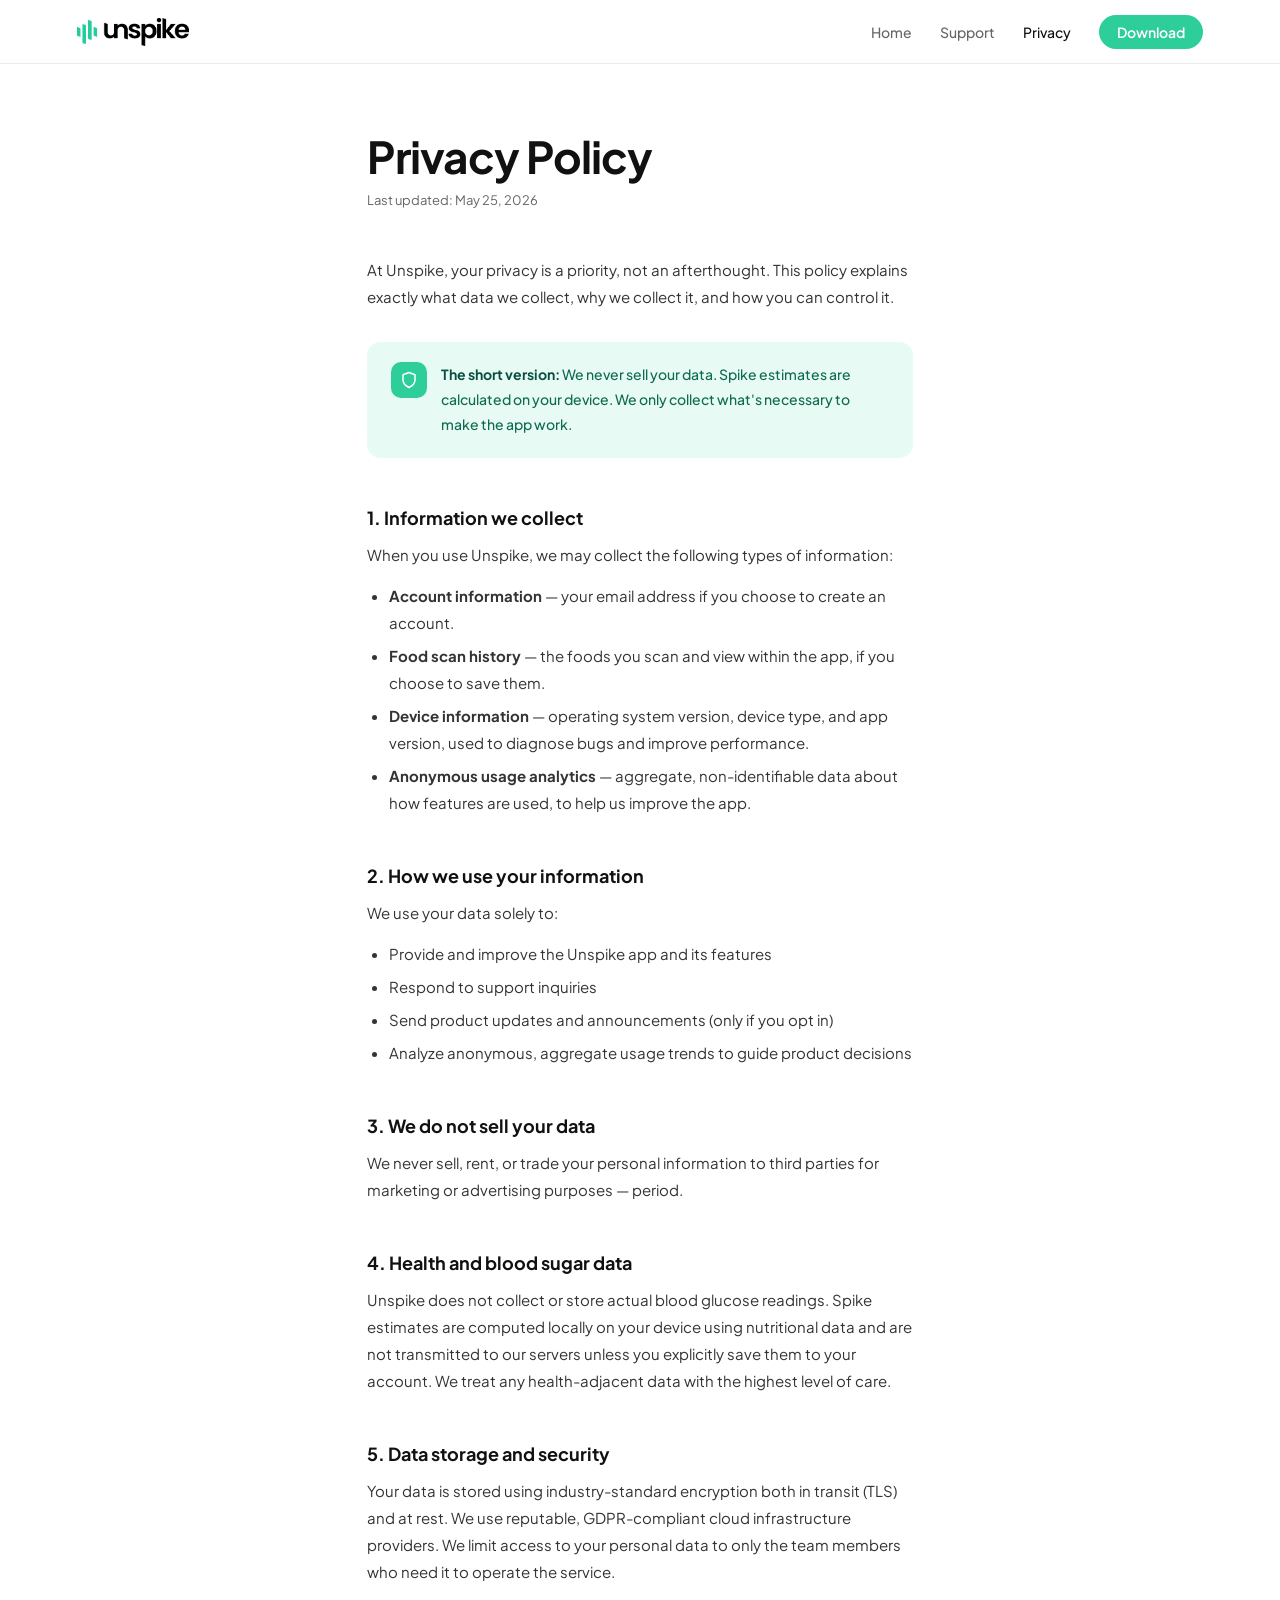
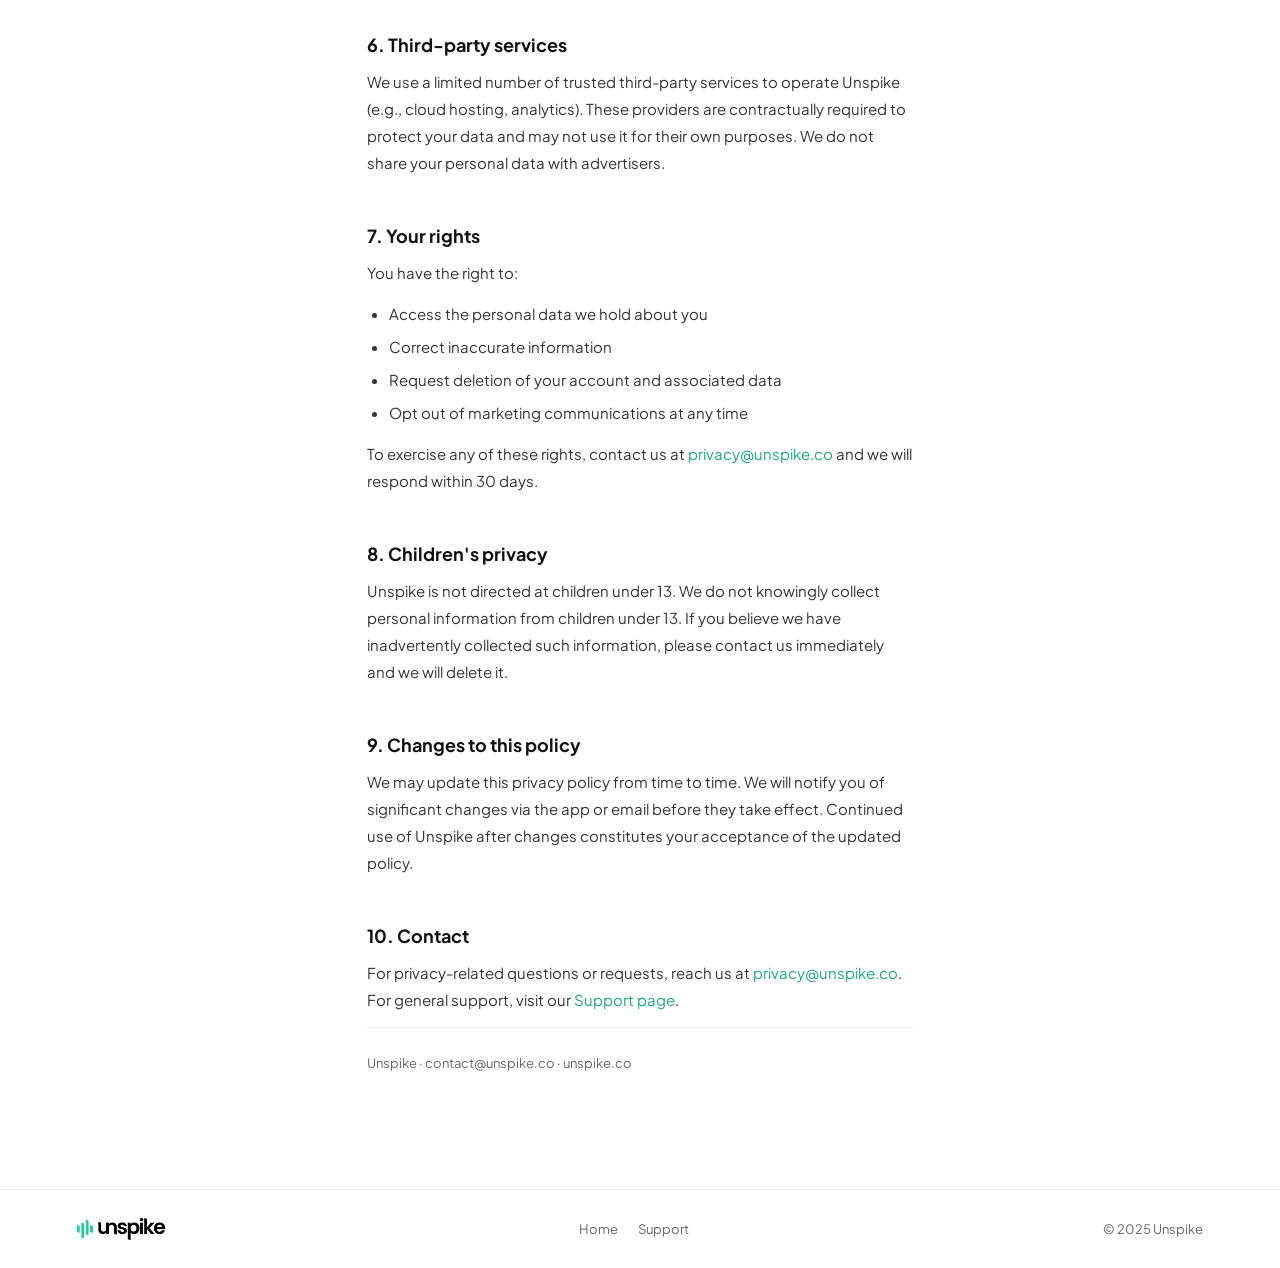
==== privacy.html @ 43a824a9 "Update support and privacy pages to match homepage - Add favicon, OG/Twitter meta tags, font preconn" ====
<!DOCTYPE html>
<html lang="en">
<head>
  <meta charset="UTF-8" />
  <meta name="viewport" content="width=device-width, initial-scale=1.0" />
  <title>Privacy Policy — Unspike</title>
  <meta name="description" content="Unspike's privacy policy — what data we collect, how we use it, and your rights." />
  <link rel="stylesheet" href="style.css" />
  <style>
    .privacy-wrap { max-width: 700px; margin: 0 auto; padding: 64px 6% 100px; }

    .privacy-wrap h1 {
      font-size: clamp(30px, 5vw, 44px); font-weight: 700;
      letter-spacing: -1px; margin-bottom: 8px;
    }
    .privacy-meta { font-size: 13px; color: var(--muted); margin-bottom: 48px; }

    .privacy-wrap h2 {
      font-size: 18px; font-weight: 700; margin: 40px 0 12px;
      padding-top: 8px;
    }
    .privacy-wrap p {
      font-size: 15px; color: #333; line-height: 1.8;
      margin-bottom: 14px;
    }
    .privacy-wrap ul {
      padding-left: 22px; margin-bottom: 14px;
    }
    .privacy-wrap li {
      font-size: 15px; color: #333; line-height: 1.8; margin-bottom: 6px;
    }
    .privacy-wrap a { color: var(--green-dark); text-decoration: none; }
    .privacy-wrap a:hover { text-decoration: underline; }

    .highlight-box {
      background: var(--green-light); border-radius: 14px;
      padding: 20px 24px; margin: 32px 0;
      display: flex; gap: 14px; align-items: flex-start;
    }
    .highlight-box .icon {
      width: 36px; height: 36px; background: var(--green);
      border-radius: 10px; flex-shrink: 0;
      display: flex; align-items: center; justify-content: center;
    }
    .highlight-box .icon svg { width: 18px; height: 18px; }
    .highlight-box p { margin-bottom: 0; font-weight: 500; color: #0d6b51; font-size: 14px; }
    .highlight-box strong { color: #085041; }

    hr { border: none; border-top: 1px solid var(--border); margin: 8px 0; }
  </style>

  <!-- Favicon -->
  <link rel="icon" type="image/png" href="/branding/Icon.png" />
  <link rel="apple-touch-icon" href="/branding/Icon.png" />

  <!-- Font preconnect -->
  <link rel="preconnect" href="https://fonts.googleapis.com" />
  <link rel="preconnect" href="https://fonts.gstatic.com" crossorigin />
  <!-- Open Graph -->
  <meta property="og:type" content="website" />
  <meta property="og:url" content="https://unspike.co/privacy" />
  <meta property="og:title" content="Privacy Policy — Unspike" />
  <meta property="og:description" content="Unspike's privacy policy — what data we collect, how we use it, and your rights." />
  <meta property="og:image" content="https://unspike.co/branding/Icon.png" />

  <!-- Twitter / X -->
  <meta name="twitter:card" content="summary" />
  <meta name="twitter:title" content="Privacy Policy — Unspike" />
  <meta name="twitter:description" content="Unspike's privacy policy — what data we collect, how we use it, and your rights." />
  <meta name="twitter:image" content="https://unspike.co/branding/Icon.png" />
</head>
<body>

<nav>
  <a class="nav-logo" href="/"><img class="nav-logo-img" src="/branding/Logo.png" alt="Unspike" /></a>
  <div class="nav-links">
    <a href="/">Home</a>
    <a href="/support">Support</a>
    <a href="/privacy" class="active">Privacy</a>
    <a href="/#" class="btn-nav">Download</a>
  </div>
</nav>

<main>
  <div class="privacy-wrap">
    <h1>Privacy Policy</h1>
    <div class="privacy-meta">Last updated: May 25, 2026</div>

    <p>At Unspike, your privacy is a priority, not an afterthought. This policy explains exactly what data we collect, why we collect it, and how you can control it.</p>

    <div class="highlight-box">
      <div class="icon">
        <svg fill="none" stroke="#fff" stroke-width="2" stroke-linecap="round" stroke-linejoin="round" viewBox="0 0 24 24">
          <path d="M12 22s8-4 8-10V5l-8-3-8 3v7c0 6 8 10 8 10z"/>
        </svg>
      </div>
      <p><strong>The short version:</strong> We never sell your data. Spike estimates are calculated on your device. We only collect what's necessary to make the app work.</p>
    </div>

    <h2>1. Information we collect</h2>
    <p>When you use Unspike, we may collect the following types of information:</p>
    <ul>
      <li><strong>Account information</strong> — your email address if you choose to create an account.</li>
      <li><strong>Food scan history</strong> — the foods you scan and view within the app, if you choose to save them.</li>
      <li><strong>Device information</strong> — operating system version, device type, and app version, used to diagnose bugs and improve performance.</li>
      <li><strong>Anonymous usage analytics</strong> — aggregate, non-identifiable data about how features are used, to help us improve the app.</li>
    </ul>

    <h2>2. How we use your information</h2>
    <p>We use your data solely to:</p>
    <ul>
      <li>Provide and improve the Unspike app and its features</li>
      <li>Respond to support inquiries</li>
      <li>Send product updates and announcements (only if you opt in)</li>
      <li>Analyze anonymous, aggregate usage trends to guide product decisions</li>
    </ul>

    <h2>3. We do not sell your data</h2>
    <p>We never sell, rent, or trade your personal information to third parties for marketing or advertising purposes — period.</p>

    <h2>4. Health and blood sugar data</h2>
    <p>Unspike does not collect or store actual blood glucose readings. Spike estimates are computed locally on your device using nutritional data and are not transmitted to our servers unless you explicitly save them to your account. We treat any health-adjacent data with the highest level of care.</p>

    <h2>5. Data storage and security</h2>
    <p>Your data is stored using industry-standard encryption both in transit (TLS) and at rest. We use reputable, GDPR-compliant cloud infrastructure providers. We limit access to your personal data to only the team members who need it to operate the service.</p>

    <h2>6. Third-party services</h2>
    <p>We use a limited number of trusted third-party services to operate Unspike (e.g., cloud hosting, analytics). These providers are contractually required to protect your data and may not use it for their own purposes. We do not share your personal data with advertisers.</p>

    <h2>7. Your rights</h2>
    <p>You have the right to:</p>
    <ul>
      <li>Access the personal data we hold about you</li>
      <li>Correct inaccurate information</li>
      <li>Request deletion of your account and associated data</li>
      <li>Opt out of marketing communications at any time</li>
    </ul>
    <p>To exercise any of these rights, contact us at <a href="mailto:privacy@unspike.co">privacy@unspike.co</a> and we will respond within 30 days.</p>

    <h2>8. Children's privacy</h2>
    <p>Unspike is not directed at children under 13. We do not knowingly collect personal information from children under 13. If you believe we have inadvertently collected such information, please contact us immediately and we will delete it.</p>

    <h2>9. Changes to this policy</h2>
    <p>We may update this privacy policy from time to time. We will notify you of significant changes via the app or email before they take effect. Continued use of Unspike after changes constitutes your acceptance of the updated policy.</p>

    <h2>10. Contact</h2>
    <p>For privacy-related questions or requests, reach us at <a href="mailto:privacy@unspike.co">privacy@unspike.co</a>. For general support, visit our <a href="/support">Support page</a>.</p>

    <hr />
    <p style="font-size:13px;color:var(--muted);margin-top:24px;">Unspike · contact@unspike.co · unspike.co</p>
  </div>
</main>

<footer>
  <div class="nav-logo">
    <img class="footer-logo-img" src="/branding/Logo.png" alt="Unspike">
  </div>
  <div class="footer-links">
    <a href="/">Home</a>
    <a href="/support">Support</a>
  </div>
  <span>© 2025 Unspike</span>
</footer>

</body>
</html>
---- style.css ----
@import url('https://fonts.googleapis.com/css2?family=Plus+Jakarta+Sans:wght@400;500;600;700&display=swap');

*, *::before, *::after { box-sizing: border-box; margin: 0; padding: 0; }

:root {
  --green: #2DCE9A;
  --green-dark: #1aab7d;
  --green-light: #e8faf4;
  --text: #111;
  --muted: #666;
  --border: #ebebeb;
  --bg: #fff;
  --bg2: #fafafa;
}

html { scroll-behavior: smooth; overflow-x: hidden; }

body {
  font-family: 'Plus Jakarta Sans', sans-serif;
  color: var(--text);
  background: var(--bg);
  -webkit-font-smoothing: antialiased;
  overflow-x: hidden;
}

nav {
  display: flex; align-items: center; justify-content: space-between;
  padding: 0 6%; height: 64px;
  border-bottom: 1px solid var(--border);
  position: sticky; top: 0; background: rgba(255,255,255,0.95);
  backdrop-filter: blur(8px); z-index: 100;
}
.nav-logo { display: flex; align-items: center; text-decoration: none; color: var(--text); flex-shrink: 0; }
.nav-links { display: flex; gap: 28px; align-items: center; }
.nav-links a { font-size: 14px; color: var(--muted); text-decoration: none; transition: color 0.15s; font-weight: 500; }
.nav-links a:hover { color: var(--text); }
.nav-links a.active { color: var(--text); }
.btn-nav { background: var(--green) !important; color: #fff !important; padding: 8px 18px; border-radius: 20px; font-weight: 600 !important; font-size: 14px !important; }
.btn-nav:hover { background: var(--green-dark) !important; }

@media (max-width: 540px) {
  .nav-links a:not(.btn-nav) { display: none; }
  .btn-nav { padding: 8px 14px; font-size: 13px !important; }
}

footer {
  padding: 28px 6%; display: flex; justify-content: space-between;
  align-items: center; border-top: 1px solid var(--border);
  font-size: 13px; color: var(--muted); flex-wrap: wrap; gap: 16px;
}
footer a { color: var(--muted); text-decoration: none; }
footer a:hover { color: var(--text); }
.footer-links { display: flex; gap: 20px; }

.btn-primary { display: inline-block; background: var(--green); color: #fff; padding: 14px 28px; border-radius: 30px; font-weight: 700; font-size: 15px; text-decoration: none; border: none; cursor: pointer; transition: background 0.15s; font-family: inherit; }
.btn-primary:hover { background: var(--green-dark); }
.btn-secondary { display: inline-block; background: #fff; color: var(--text); padding: 14px 28px; border-radius: 30px; font-weight: 500; font-size: 15px; border: 1px solid #ddd; cursor: pointer; transition: border-color 0.15s; font-family: inherit; text-decoration: none; }
.btn-secondary:hover { border-color: #aaa; }

/* App Store badge */
.appstore-btn { display: inline-flex; align-items: center; gap: 10px; background: #000; color: #fff; padding: 12px 20px; border-radius: 10px; text-decoration: none; transition: background 0.15s; width: auto; max-width: 220px; align-self: center; }
.appstore-btn:hover { background: #1a1a1a; }
.appstore-apple-logo { width: 26px; height: 26px; fill: #fff; flex-shrink: 0; }
.appstore-text { display: flex; flex-direction: column; line-height: 1.2; text-align: left; }
.appstore-sub { font-size: 10.5px; font-weight: 400; opacity: 0.85; letter-spacing: 0.4px; }
.appstore-main { font-size: 18px; font-weight: 600; letter-spacing: -0.2px; }
.hero-store-note { font-size: 12.5px; color: var(--muted); margin-top: 10px; }
.hero-learn-more { font-size: 14px; color: var(--muted); text-decoration: none; font-weight: 500; display: inline-flex; align-items: center; gap: 5px; transition: color 0.15s; margin-top: 8px; }
.hero-learn-more:hover { color: var(--text); }

/* Hero */
.hero { text-align: center; padding: 72px 6% 48px; max-width: 800px; margin: 0 auto; }
.hero-badge { display: inline-block; background: var(--green-light); color: var(--green-dark); font-size: 13px; font-weight: 600; padding: 6px 16px; border-radius: 20px; margin-bottom: 28px; }
.hero h1 { font-size: clamp(40px, 7vw, 66px); font-weight: 700; letter-spacing: -2px; line-height: 1.05; margin-bottom: 20px; }
.hero h1 span { color: var(--green); }
.hero p { font-size: 18px; color: var(--muted); line-height: 1.65; margin-bottom: 36px; max-width: 520px; margin-left: auto; margin-right: auto; }
.hero-btns { display: flex; flex-direction: column; align-items: center; gap: 16px; margin-bottom: 0; }
.hero-screenshot { display: flex; justify-content: center; }
.hero-screenshot img { width: 280px; max-width: 80vw; filter: drop-shadow(0 40px 80px rgba(0,0,0,0.18)); }
.hero-icon { display: flex; justify-content: center; margin-bottom: 32px; }
.hero-icon img { width: 120px; height: 120px; border-radius: 24%; box-shadow: 0 20px 56px rgba(0,0,0,0.18); }

/* Features */
.features { padding: 100px 6%; max-width: 1080px; margin: 0 auto; }
.section-eyebrow { font-size: 12px; font-weight: 700; color: var(--green); text-transform: uppercase; letter-spacing: 1.5px; margin-bottom: 12px; }
.section-title { font-size: clamp(28px, 4vw, 40px); font-weight: 700; letter-spacing: -0.8px; margin-bottom: 48px; }
.features-grid { display: grid; grid-template-columns: repeat(auto-fit, minmax(220px, 1fr)); gap: 20px; }
.feature-card { background: var(--bg2); border-radius: 18px; padding: 28px 24px; }
.feature-icon { width: 44px; height: 44px; background: var(--green-light); border-radius: 12px; display: flex; align-items: center; justify-content: center; margin-bottom: 16px; }
.feature-icon svg { width: 22px; height: 22px; stroke: var(--green-dark); fill: none; stroke-width: 2; stroke-linecap: round; stroke-linejoin: round; }
.feature-card h3 { font-size: 15px; font-weight: 700; margin-bottom: 8px; }
.feature-card p { font-size: 14px; color: var(--muted); line-height: 1.6; }

/* Why it matters */
.why-matters { padding: 80px 6%; background: var(--bg2); }
.why-inner { max-width: 800px; margin: 0 auto; text-align: center; }
.why-headline { font-size: clamp(26px, 3.5vw, 40px); font-weight: 700; letter-spacing: -1px; line-height: 1.15; margin-bottom: 16px; }
.why-sub { font-size: 15px; color: var(--muted); line-height: 1.7; max-width: 520px; margin: 0 auto 40px; }
.why-grid { display: grid; grid-template-columns: 1fr 1fr; gap: 12px; margin-bottom: 24px; text-align: left; }
.why-card { display: flex; align-items: center; gap: 16px; padding: 24px 22px; background: #fff; border-radius: 14px; box-shadow: 0 1px 4px rgba(0,0,0,0.06); min-height: 90px; }
.why-card h3 { font-size: 15px; font-weight: 700; margin-bottom: 2px; }
.why-card p { font-size: 13px; color: var(--muted); }
.why-arrow-icon { font-size: 20px; font-weight: 800; flex-shrink: 0; width: 24px; text-align: center; }
.why-arrow-icon.up { color: var(--green-dark); }
.why-arrow-icon.down { color: #d63031; }
.why-disclaimer { font-size: 11.5px; color: #bbb; line-height: 1.6; }
@media (max-width: 600px) { .why-grid { grid-template-columns: 1fr; } }

/* FAQ Home */
.faq-home { padding: 80px 6% 80px; }
.faq-home-inner { max-width: 680px; margin: 0 auto; }
.faq-home-list { margin-top: 40px; }
.faq-home-item { border-top: 1px solid var(--border); }
.faq-home-item:last-of-type { border-bottom: 1px solid var(--border); }
.faq-home-item summary { list-style: none; display: flex; justify-content: space-between; align-items: center; padding: 20px 0; font-size: 15px; font-weight: 600; cursor: pointer; gap: 20px; user-select: none; }
.faq-home-item summary::-webkit-details-marker { display: none; }
.faq-home-item summary::after { content: '+'; font-size: 22px; font-weight: 300; color: var(--muted); flex-shrink: 0; line-height: 1; transition: transform 0.2s; display: inline-block; }
.faq-home-item[open] summary::after { transform: rotate(45deg); }
.faq-home-a { font-size: 14px; color: var(--muted); line-height: 1.75; padding-bottom: 20px; }
.faq-home-a a { color: var(--green-dark); text-decoration: none; }
.faq-home-a a:hover { text-decoration: underline; }
.faq-more { font-size: 14px; color: var(--muted); margin-top: 28px; }
.faq-more a { color: var(--green-dark); text-decoration: none; font-weight: 500; }
.faq-more a:hover { text-decoration: underline; }

/* Bottom CTA */
.bottom-cta { text-align: center; padding: 96px 6% 112px; background: var(--bg2); }
.bottom-cta-inner { max-width: 480px; margin: 0 auto; display: flex; flex-direction: column; align-items: center; gap: 0; }
.cta-icon { width: 88px; height: 88px; border-radius: 22%; box-shadow: 0 16px 48px rgba(0,0,0,0.14); margin-bottom: 28px; }
.bottom-cta h2 { font-size: clamp(28px, 4vw, 44px); font-weight: 700; letter-spacing: -1px; margin-bottom: 12px; }
.bottom-cta > .bottom-cta-inner > p { font-size: 15px; color: var(--muted); margin-bottom: 28px; }
.bottom-cta .appstore-btn { margin: 0 auto; }
.cta-note { font-size: 12.5px; color: var(--muted); margin-top: 14px; }

/* Logo sizing */
.nav-logo-img { height: 28px; width: auto; }
.footer-logo-img { height: 22px; width: auto; }

/* How it works */
#how-it-works { padding: 80px 6% 100px; background: var(--bg2); }
.hiw-inner { max-width: 1060px; margin: 0 auto; text-align: center; }
.hiw-steps { display: flex; align-items: flex-start; justify-content: center; gap: 48px; margin-top: 64px; }
.hiw-step { flex: 1; max-width: 300px; display: flex; flex-direction: column; align-items: center; text-align: center; }
.hiw-number { width: 32px; height: 32px; border-radius: 50%; background: var(--green); color: #fff; font-size: 13px; font-weight: 700; display: flex; align-items: center; justify-content: center; margin-bottom: 24px; }
.hiw-step h3 { font-size: 18px; font-weight: 700; margin-bottom: 10px; margin-top: 28px; }
.hiw-step p { font-size: 14px; color: var(--muted); line-height: 1.65; }

/* iPhone frame */
.hiw-phone {
  position: relative;
  width: 240px;
  background: #111;
  border-radius: 26px;
  padding: 6px;
  box-shadow: 0 24px 56px rgba(0,0,0,0.22), 0 6px 16px rgba(0,0,0,0.12);
}
.hiw-phone-screen {
  width: 100%;
  display: block;
  border-radius: 19px;
  overflow: hidden;
}

@media (max-width: 780px) {
  .hiw-steps { flex-direction: column; align-items: center; gap: 48px; }
  .hiw-step { max-width: 100%; }
}
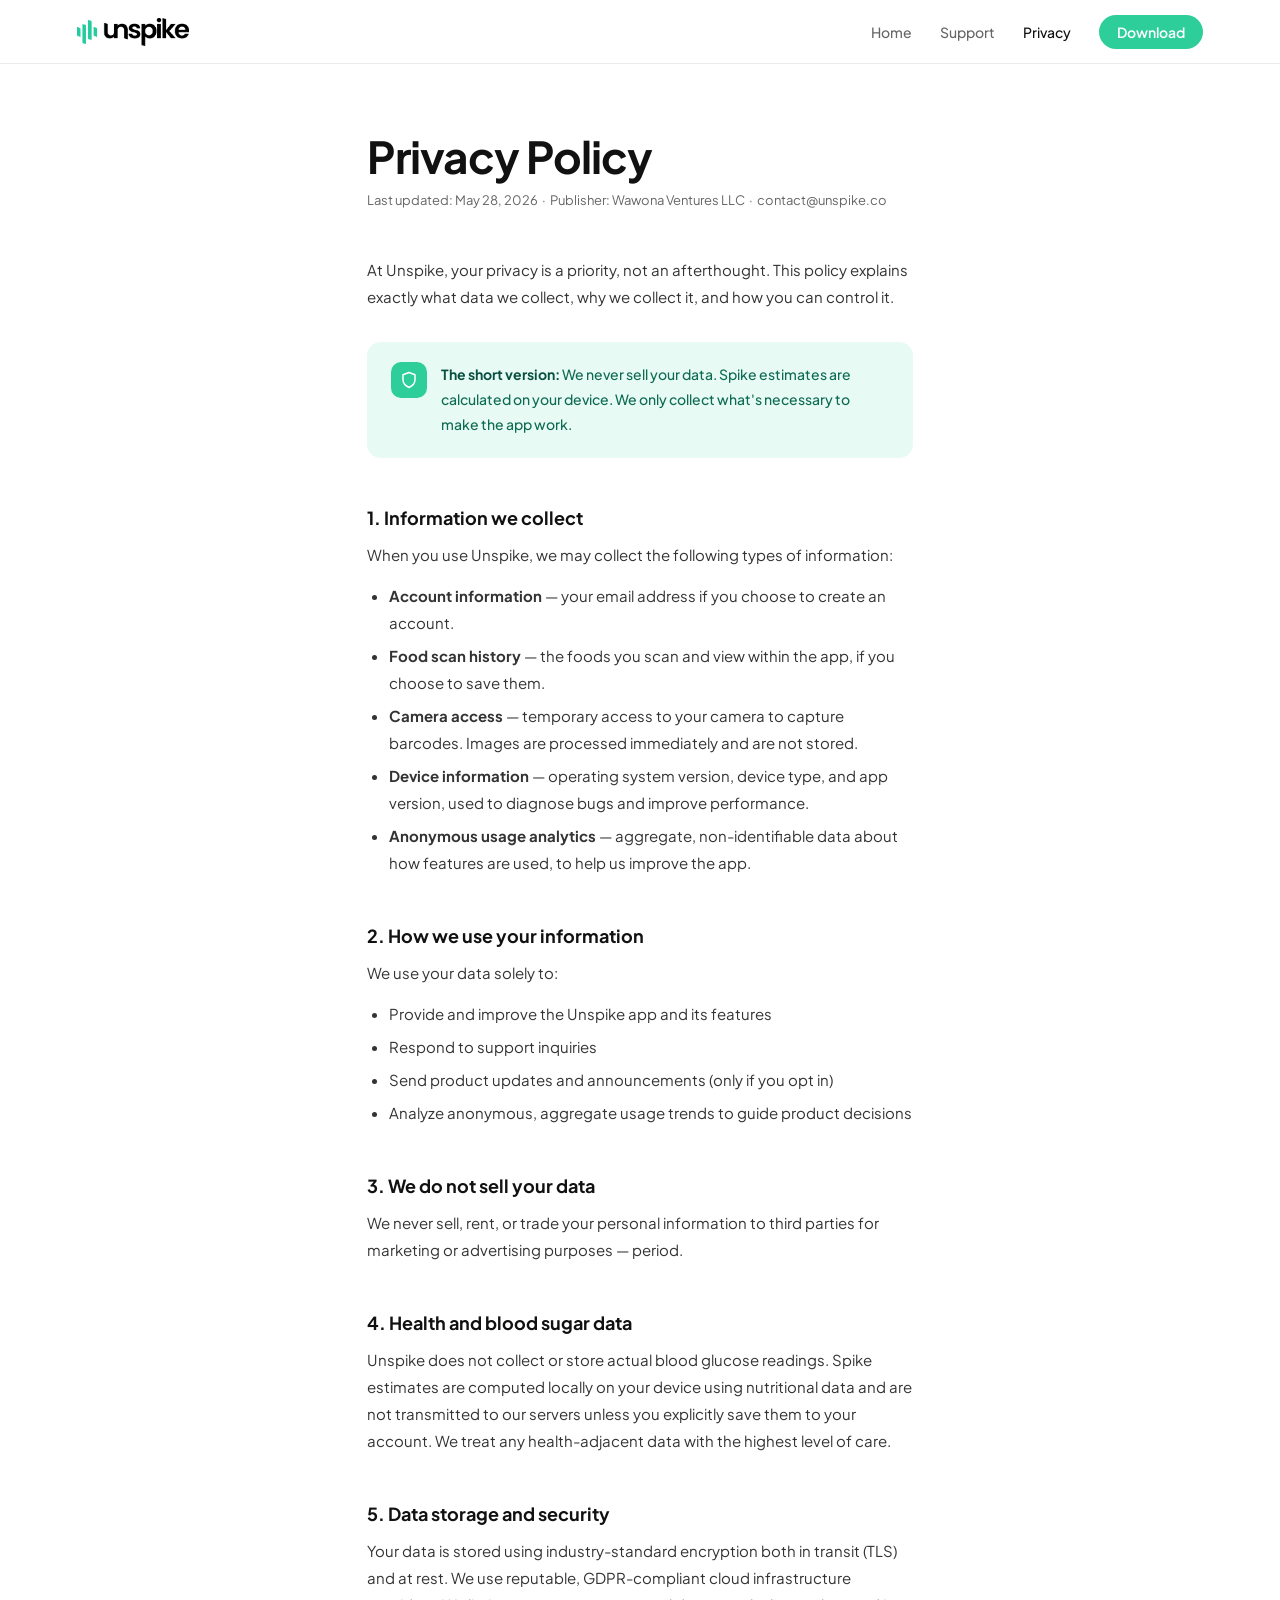
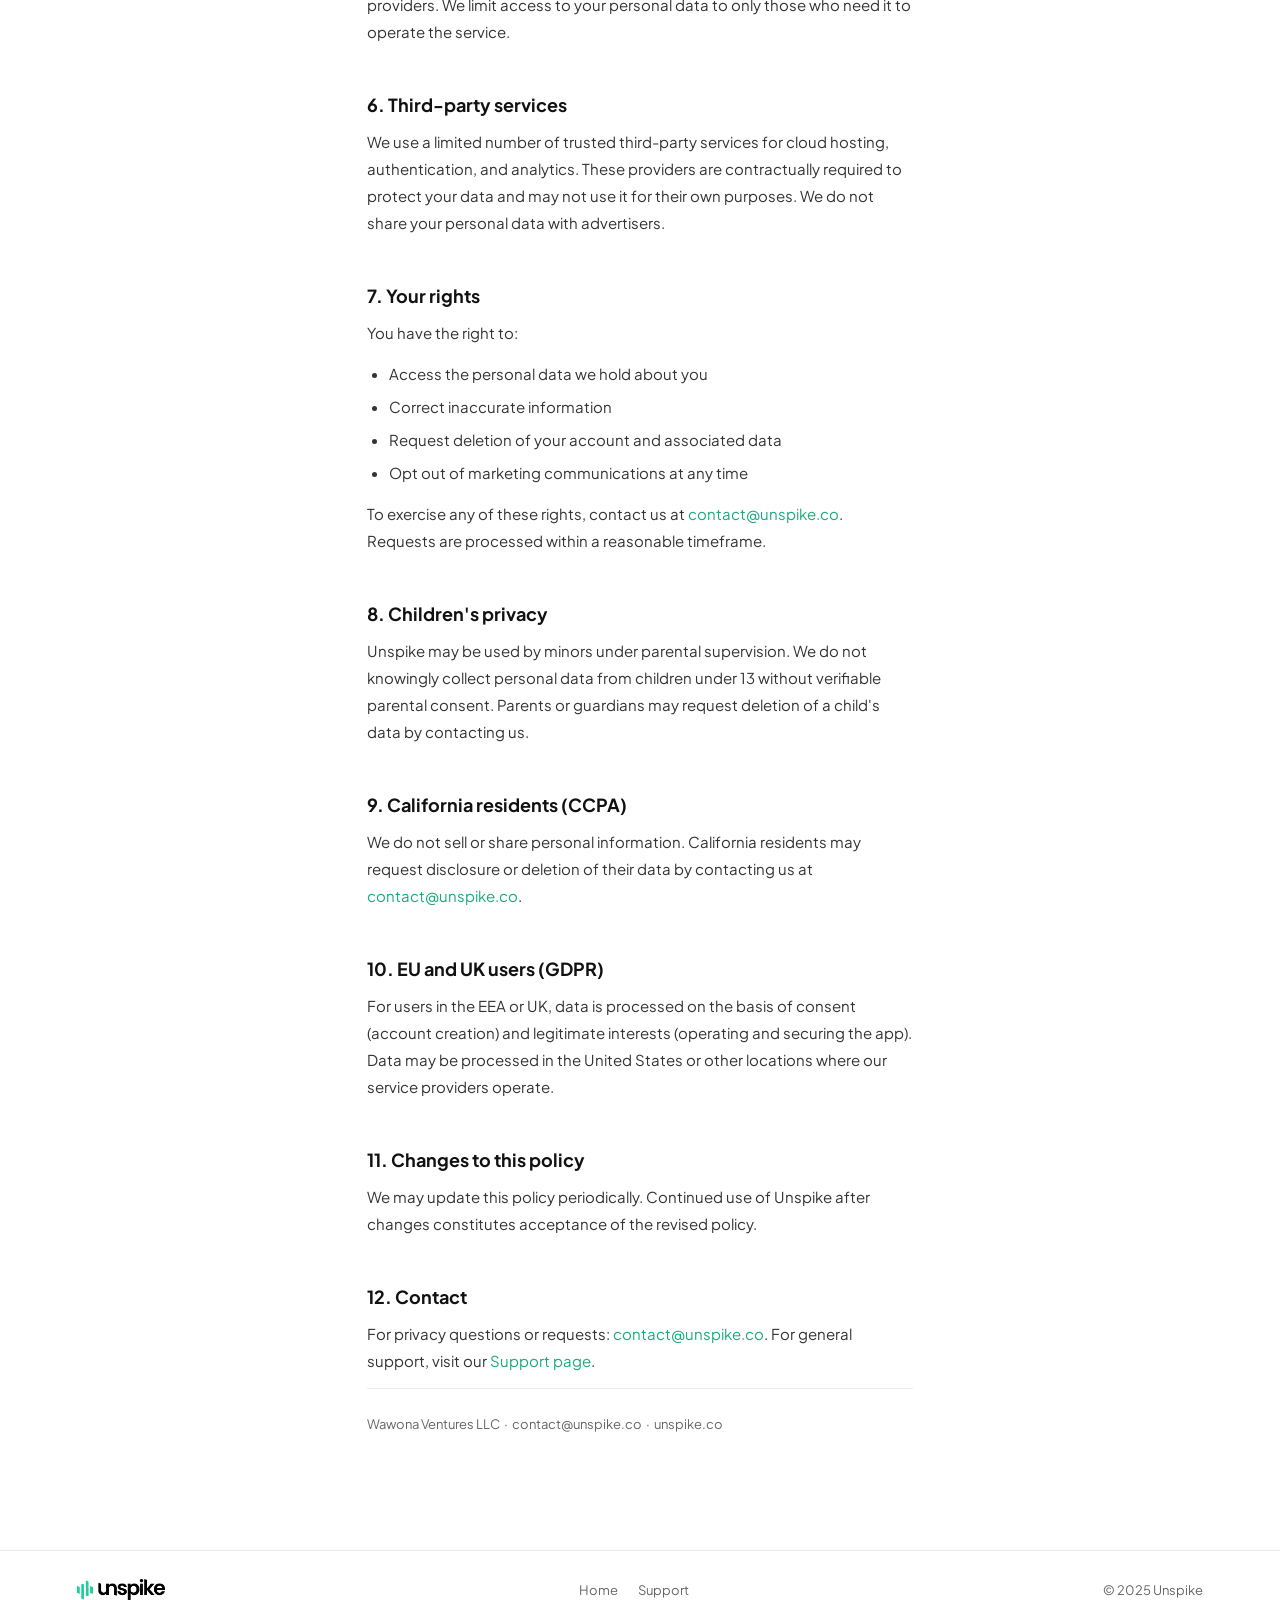
==== commit 3443abcd: "Update privacy policy with required additions - Add Wawona Ventures LLC as publisher - Add camera ac" ====
--- a/privacy.html
+++ b/privacy.html
@@ -84,7 +84,7 @@
 <main>
   <div class="privacy-wrap">
     <h1>Privacy Policy</h1>
-    <div class="privacy-meta">Last updated: May 25, 2026</div>
+    <div class="privacy-meta">Last updated: May 28, 2026 &nbsp;·&nbsp; Publisher: Wawona Ventures LLC &nbsp;·&nbsp; contact@unspike.co</div>
 
     <p>At Unspike, your privacy is a priority, not an afterthought. This policy explains exactly what data we collect, why we collect it, and how you can control it.</p>
 
@@ -102,6 +102,7 @@
     <ul>
       <li><strong>Account information</strong> — your email address if you choose to create an account.</li>
       <li><strong>Food scan history</strong> — the foods you scan and view within the app, if you choose to save them.</li>
+      <li><strong>Camera access</strong> — temporary access to your camera to capture barcodes. Images are processed immediately and are not stored.</li>
       <li><strong>Device information</strong> — operating system version, device type, and app version, used to diagnose bugs and improve performance.</li>
       <li><strong>Anonymous usage analytics</strong> — aggregate, non-identifiable data about how features are used, to help us improve the app.</li>
     </ul>
@@ -122,10 +123,10 @@
     <p>Unspike does not collect or store actual blood glucose readings. Spike estimates are computed locally on your device using nutritional data and are not transmitted to our servers unless you explicitly save them to your account. We treat any health-adjacent data with the highest level of care.</p>
 
     <h2>5. Data storage and security</h2>
-    <p>Your data is stored using industry-standard encryption both in transit (TLS) and at rest. We use reputable, GDPR-compliant cloud infrastructure providers. We limit access to your personal data to only the team members who need it to operate the service.</p>
+    <p>Your data is stored using industry-standard encryption both in transit (TLS) and at rest. We use reputable, GDPR-compliant cloud infrastructure providers. We limit access to your personal data to only those who need it to operate the service.</p>
 
     <h2>6. Third-party services</h2>
-    <p>We use a limited number of trusted third-party services to operate Unspike (e.g., cloud hosting, analytics). These providers are contractually required to protect your data and may not use it for their own purposes. We do not share your personal data with advertisers.</p>
+    <p>We use a limited number of trusted third-party services for cloud hosting, authentication, and analytics. These providers are contractually required to protect your data and may not use it for their own purposes. We do not share your personal data with advertisers.</p>
 
     <h2>7. Your rights</h2>
     <p>You have the right to:</p>
@@ -135,19 +136,25 @@
       <li>Request deletion of your account and associated data</li>
       <li>Opt out of marketing communications at any time</li>
     </ul>
-    <p>To exercise any of these rights, contact us at <a href="mailto:privacy@unspike.co">privacy@unspike.co</a> and we will respond within 30 days.</p>
+    <p>To exercise any of these rights, contact us at <a href="mailto:contact@unspike.co">contact@unspike.co</a>. Requests are processed within a reasonable timeframe.</p>
 
     <h2>8. Children's privacy</h2>
-    <p>Unspike is not directed at children under 13. We do not knowingly collect personal information from children under 13. If you believe we have inadvertently collected such information, please contact us immediately and we will delete it.</p>
+    <p>Unspike may be used by minors under parental supervision. We do not knowingly collect personal data from children under 13 without verifiable parental consent. Parents or guardians may request deletion of a child's data by contacting us.</p>
 
-    <h2>9. Changes to this policy</h2>
-    <p>We may update this privacy policy from time to time. We will notify you of significant changes via the app or email before they take effect. Continued use of Unspike after changes constitutes your acceptance of the updated policy.</p>
+    <h2>9. California residents (CCPA)</h2>
+    <p>We do not sell or share personal information. California residents may request disclosure or deletion of their data by contacting us at <a href="mailto:contact@unspike.co">contact@unspike.co</a>.</p>
 
-    <h2>10. Contact</h2>
-    <p>For privacy-related questions or requests, reach us at <a href="mailto:privacy@unspike.co">privacy@unspike.co</a>. For general support, visit our <a href="/support">Support page</a>.</p>
+    <h2>10. EU and UK users (GDPR)</h2>
+    <p>For users in the EEA or UK, data is processed on the basis of consent (account creation) and legitimate interests (operating and securing the app). Data may be processed in the United States or other locations where our service providers operate.</p>
+
+    <h2>11. Changes to this policy</h2>
+    <p>We may update this policy periodically. Continued use of Unspike after changes constitutes acceptance of the revised policy.</p>
+
+    <h2>12. Contact</h2>
+    <p>For privacy questions or requests: <a href="mailto:contact@unspike.co">contact@unspike.co</a>. For general support, visit our <a href="/support">Support page</a>.</p>
 
     <hr />
-    <p style="font-size:13px;color:var(--muted);margin-top:24px;">Unspike · contact@unspike.co · unspike.co</p>
+    <p style="font-size:13px;color:var(--muted);margin-top:24px;">Wawona Ventures LLC &nbsp;·&nbsp; contact@unspike.co &nbsp;·&nbsp; unspike.co</p>
   </div>
 </main>
 
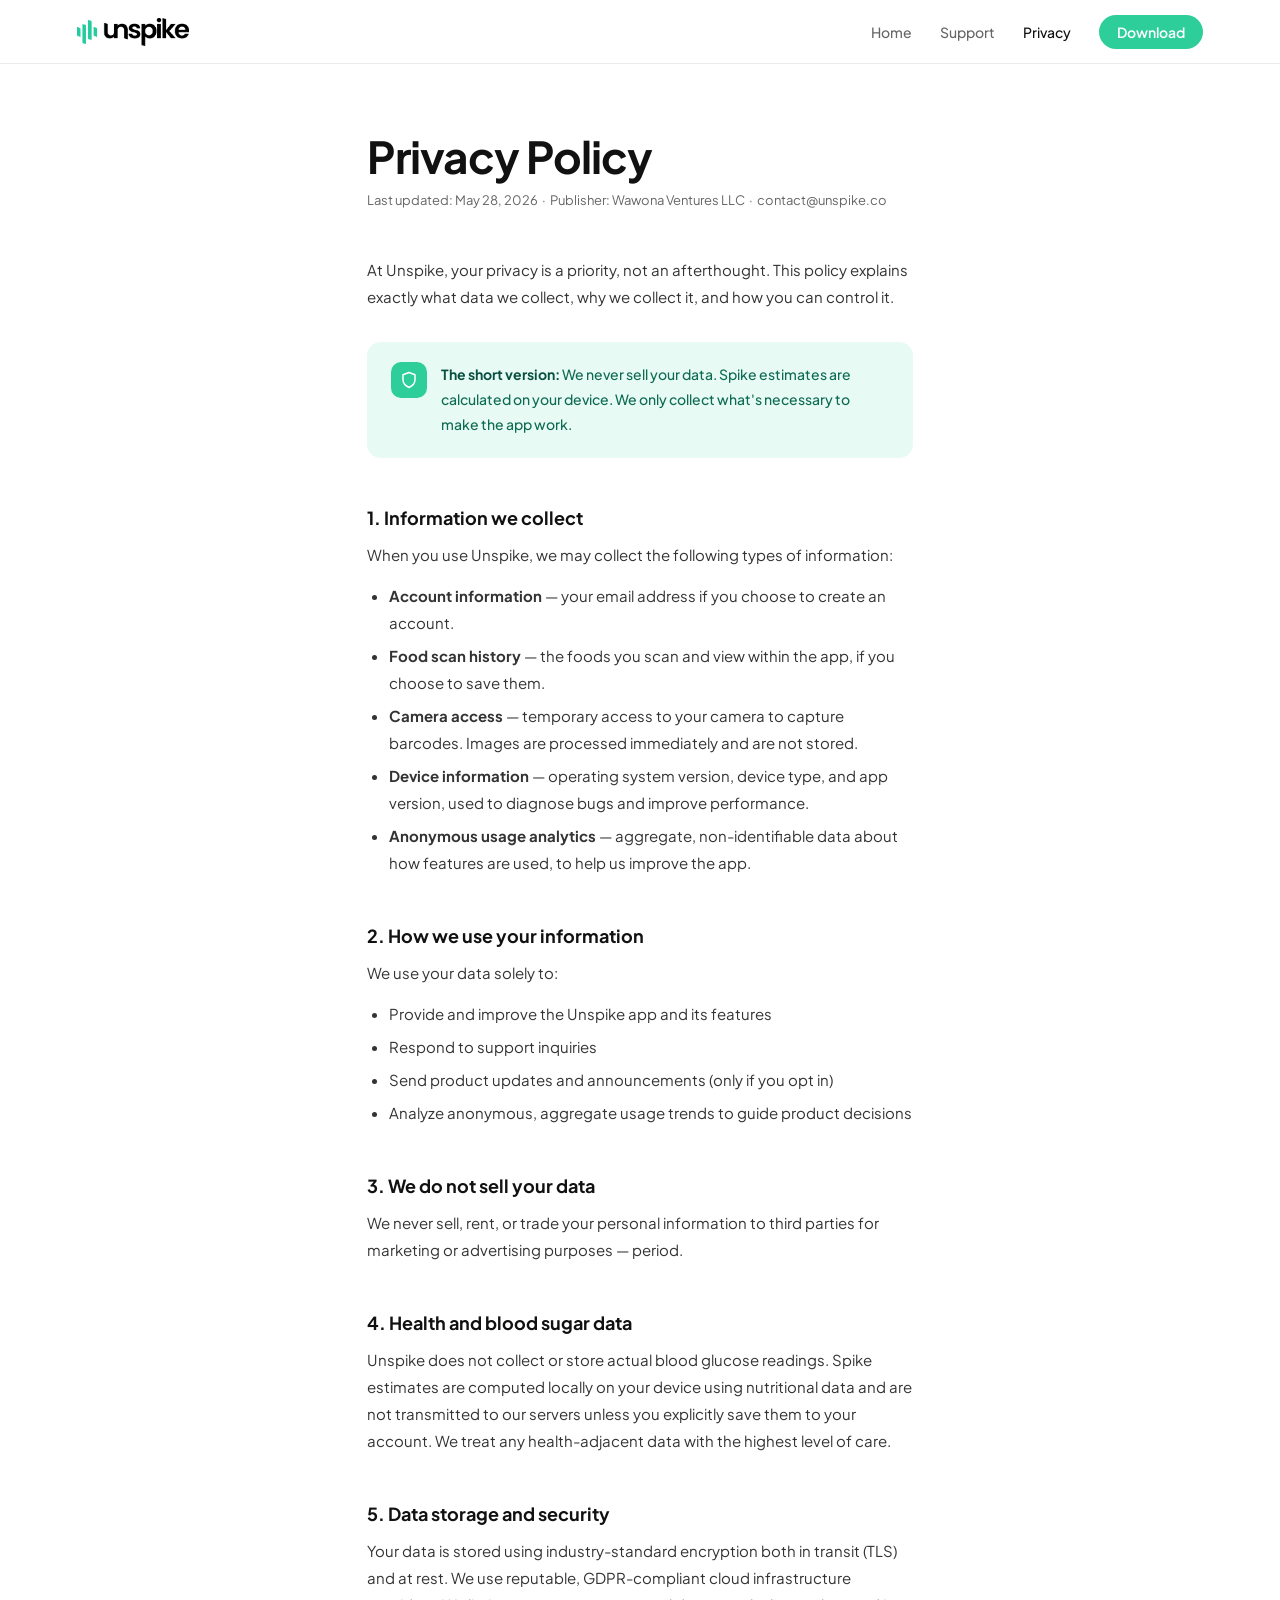
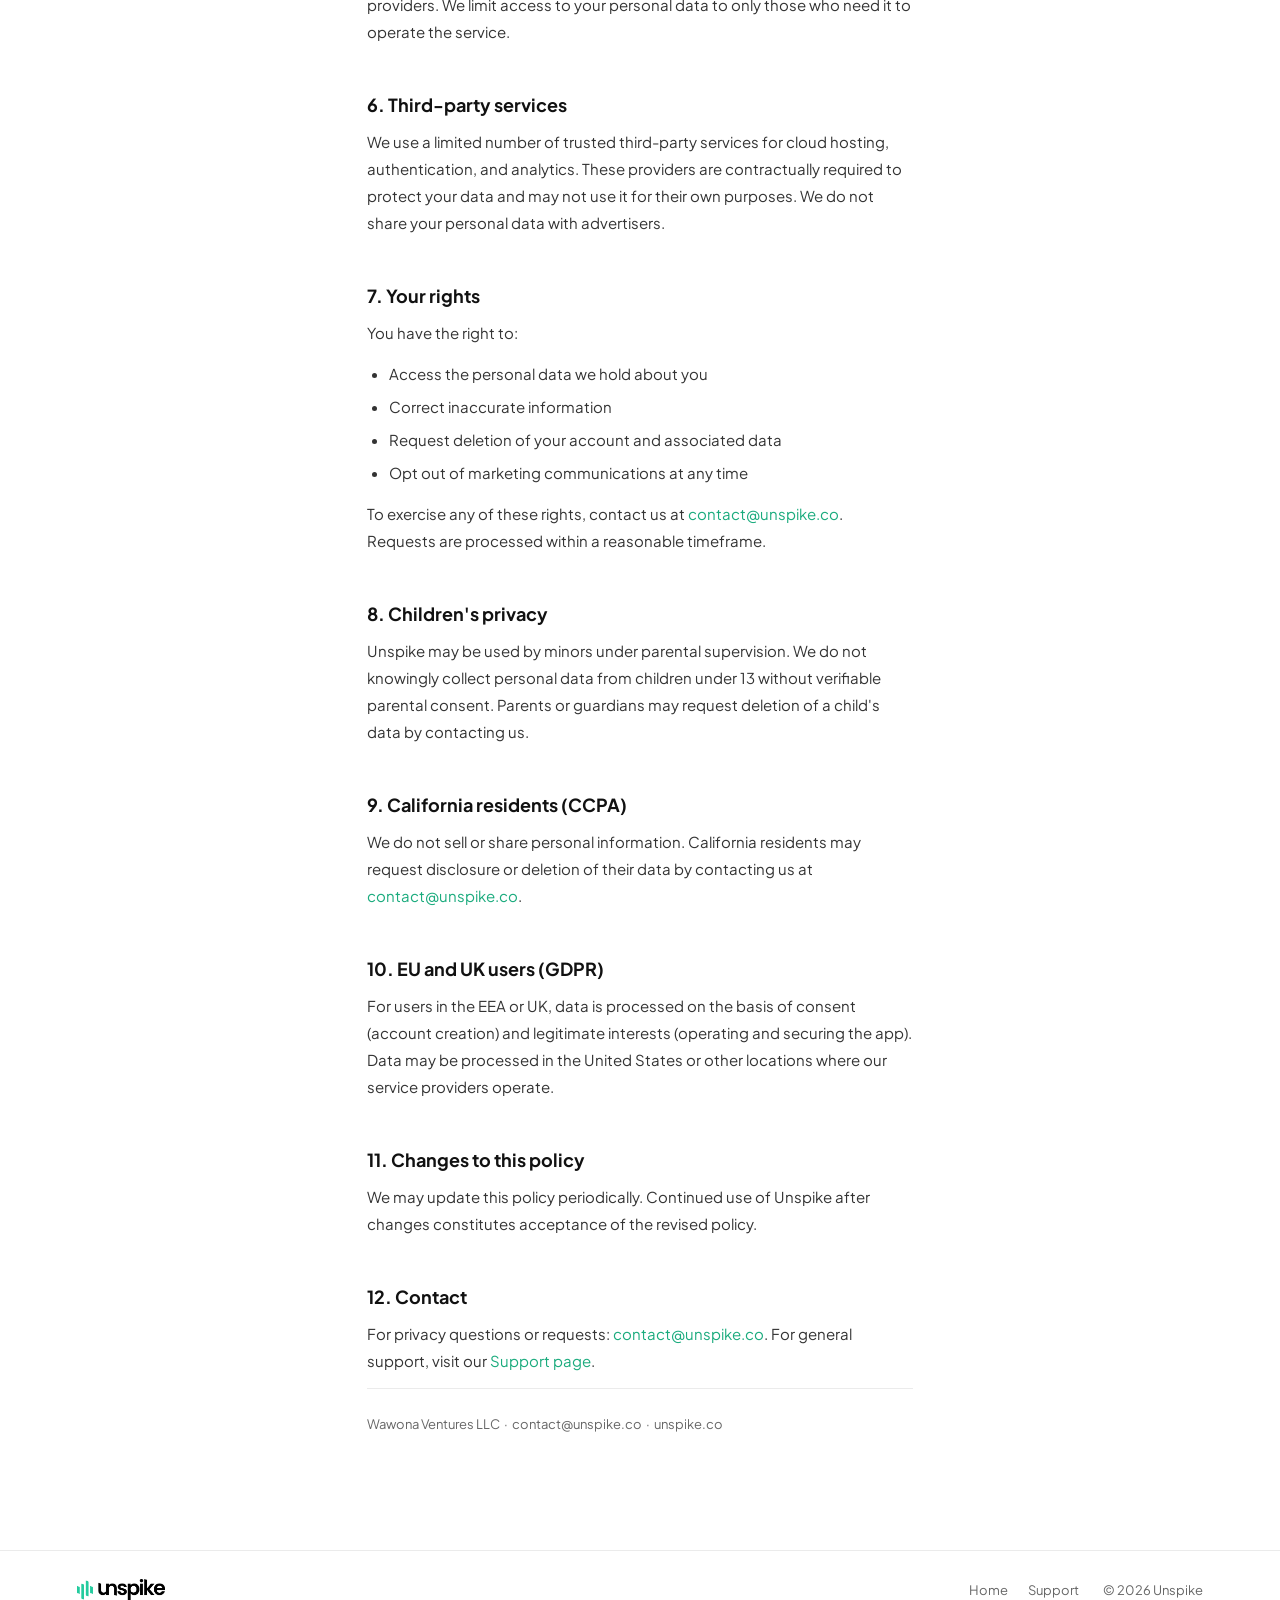
==== commit 607a7c5b: "Fix footer layout and copyright year - Group links + copyright on the right side of footer - Fix cop" ====
--- a/privacy.html
+++ b/privacy.html
@@ -162,11 +162,13 @@
   <div class="nav-logo">
     <img class="footer-logo-img" src="/branding/Logo.png" alt="Unspike">
   </div>
-  <div class="footer-links">
-    <a href="/">Home</a>
-    <a href="/support">Support</a>
+  <div class="footer-right">
+    <div class="footer-links">
+      <a href="/">Home</a>
+      <a href="/support">Support</a>
+    </div>
+    <span>© 2026 Unspike</span>
   </div>
-  <span>© 2025 Unspike</span>
 </footer>
 
 </body>
--- a/style.css
+++ b/style.css
@@ -50,6 +50,7 @@
 }
 footer a { color: var(--muted); text-decoration: none; }
 footer a:hover { color: var(--text); }
+.footer-right { display: flex; align-items: center; gap: 24px; }
 .footer-links { display: flex; gap: 20px; }
 
 .btn-primary { display: inline-block; background: var(--green); color: #fff; padding: 14px 28px; border-radius: 30px; font-weight: 700; font-size: 15px; text-decoration: none; border: none; cursor: pointer; transition: background 0.15s; font-family: inherit; }
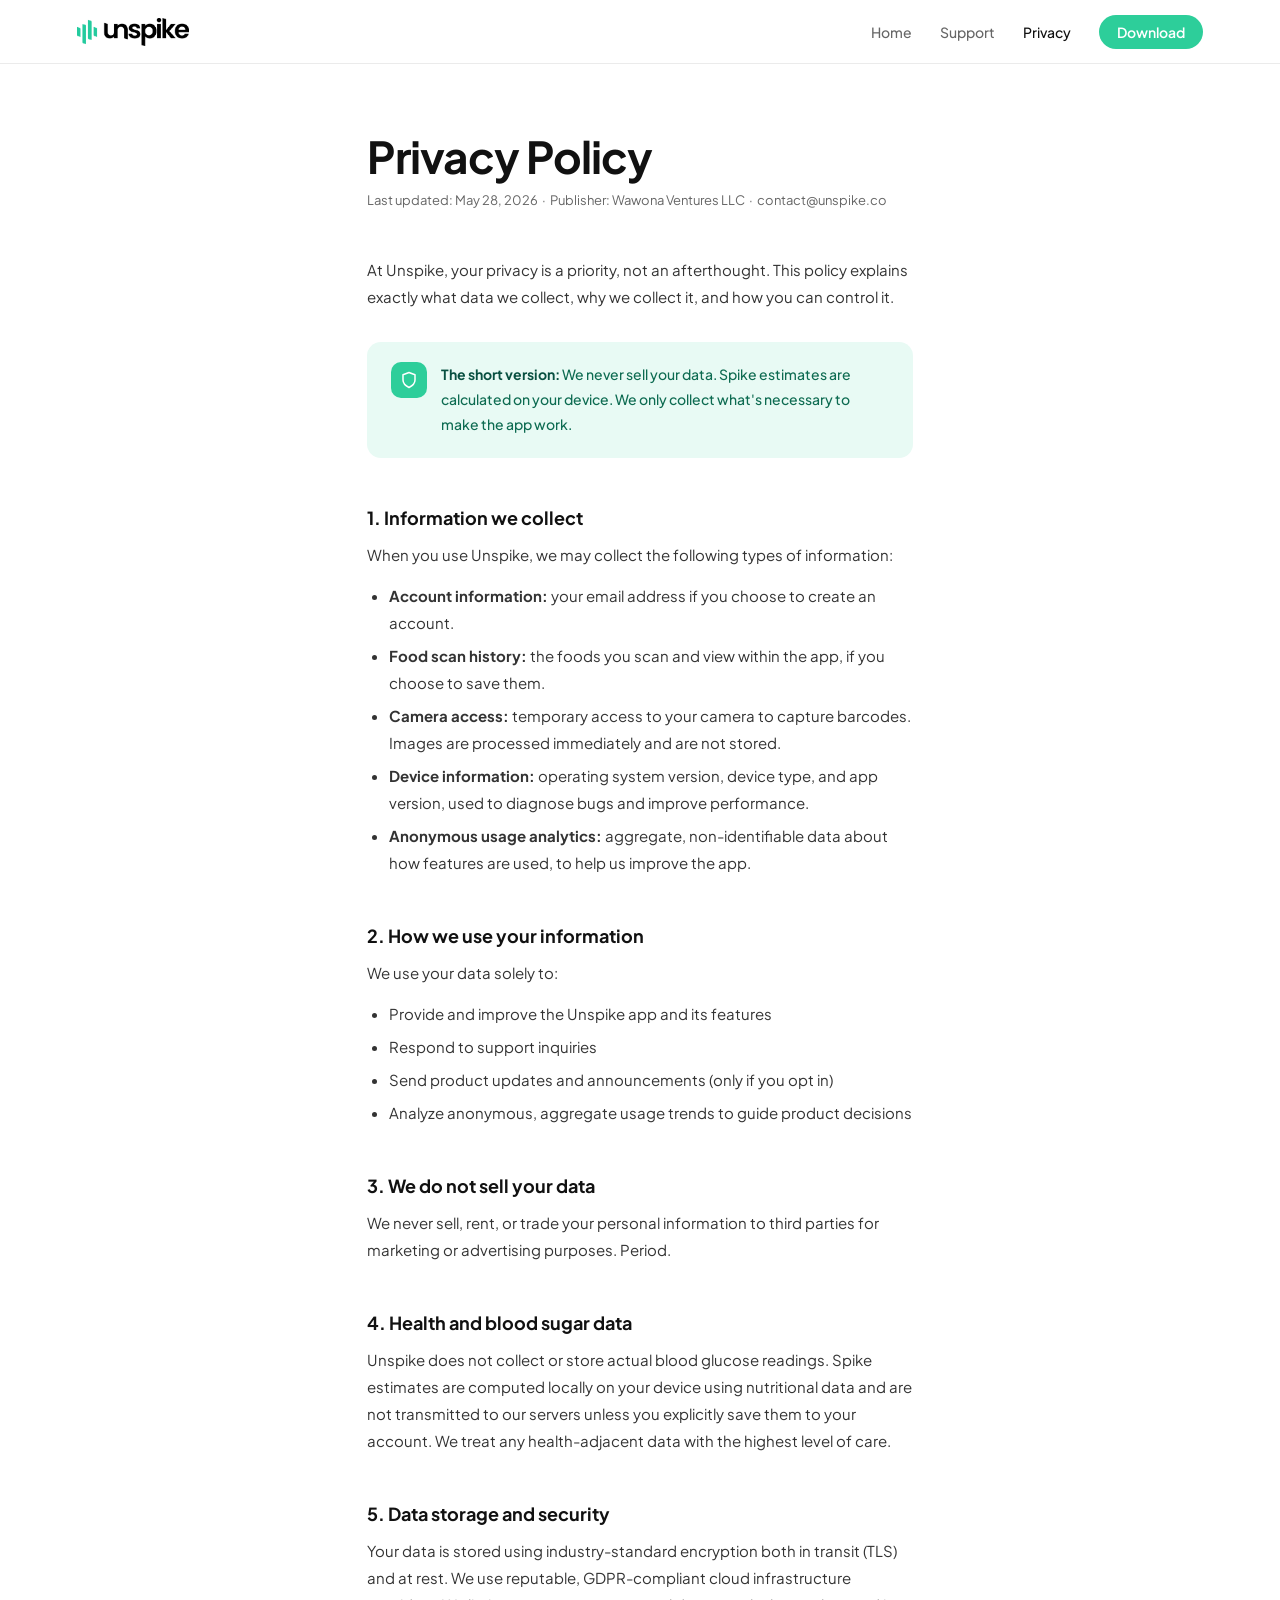
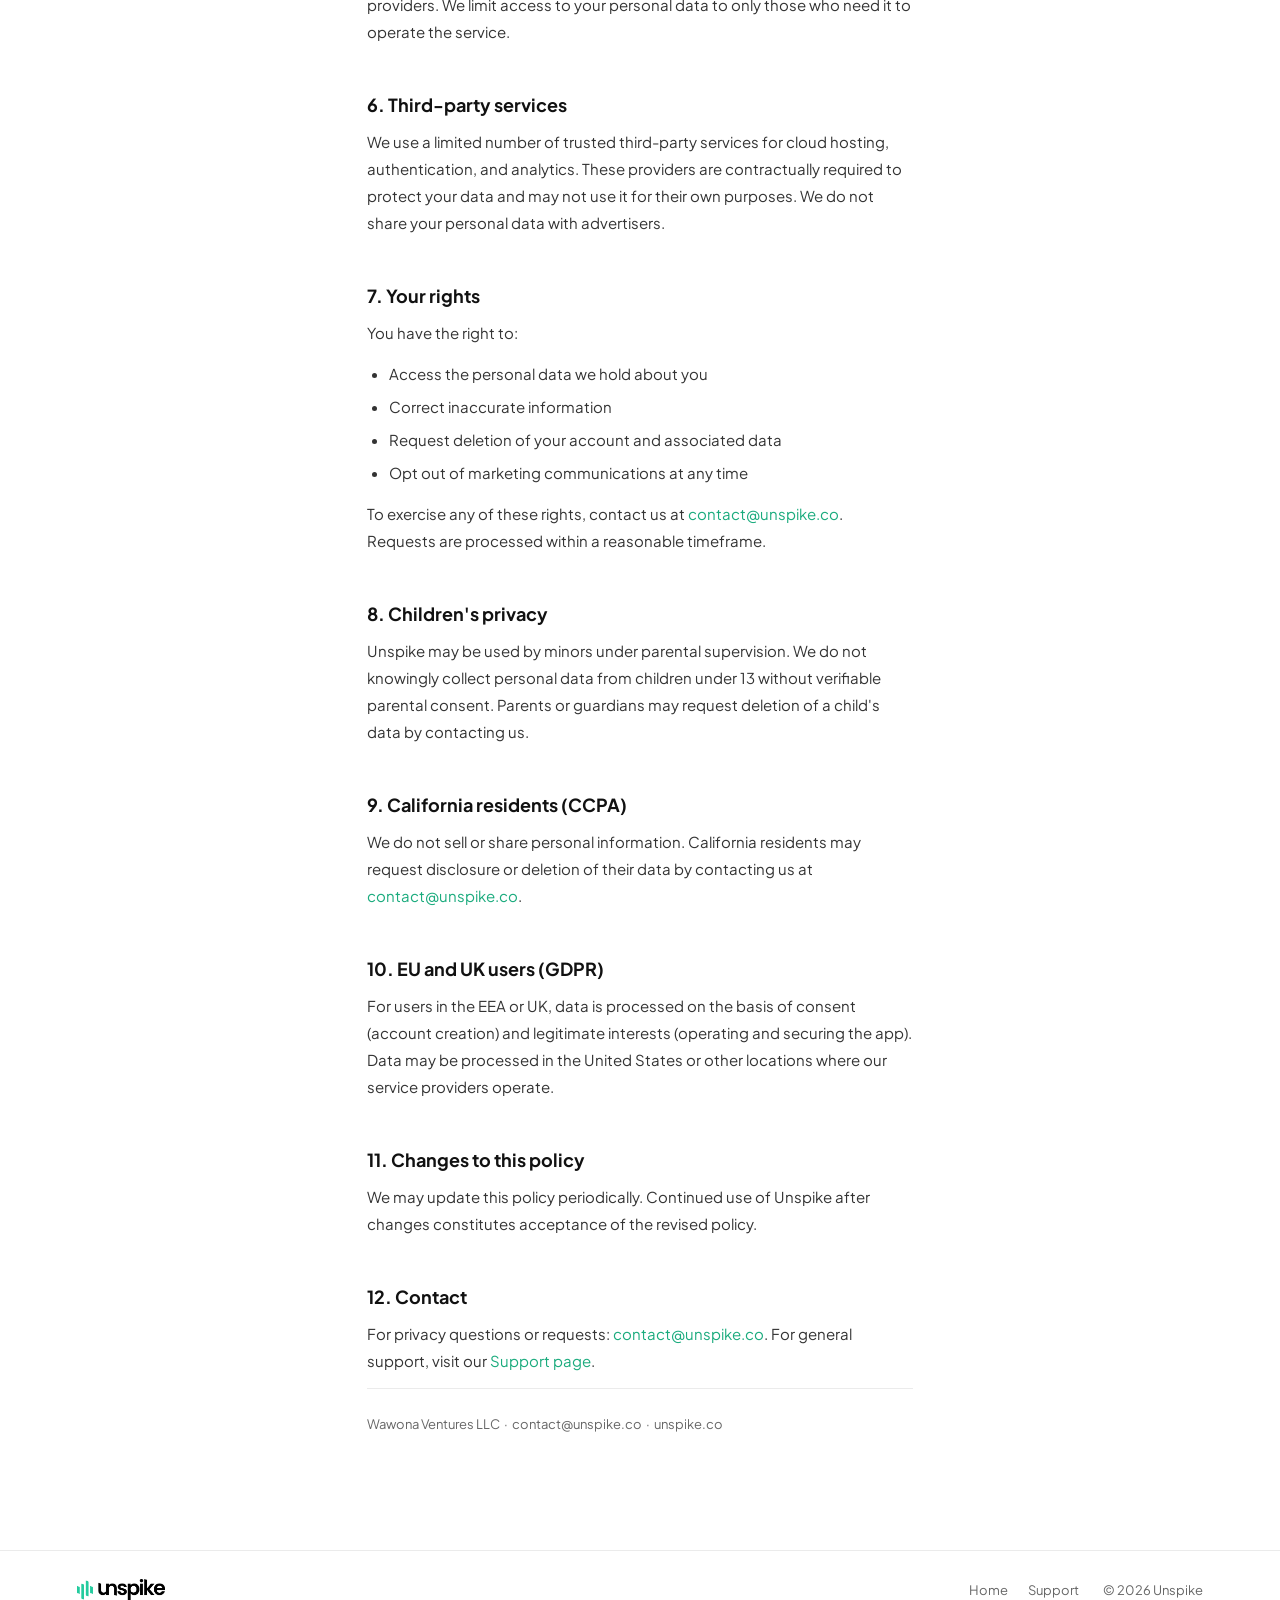
==== commit 97115d24: "Replace all em dashes with proper punctuation across all pages Co-Authored-By: Claude Sonnet 4.6 <no" ====
--- a/privacy.html
+++ b/privacy.html
@@ -3,8 +3,8 @@
 <head>
   <meta charset="UTF-8" />
   <meta name="viewport" content="width=device-width, initial-scale=1.0" />
-  <title>Privacy Policy — Unspike</title>
-  <meta name="description" content="Unspike's privacy policy — what data we collect, how we use it, and your rights." />
+  <title>Privacy Policy | Unspike</title>
+  <meta name="description" content="Unspike's privacy policy: what data we collect, how we use it, and your rights." />
   <link rel="stylesheet" href="style.css" />
   <style>
     .privacy-wrap { max-width: 700px; margin: 0 auto; padding: 64px 6% 100px; }
@@ -59,14 +59,14 @@
   <!-- Open Graph -->
   <meta property="og:type" content="website" />
   <meta property="og:url" content="https://unspike.co/privacy" />
-  <meta property="og:title" content="Privacy Policy — Unspike" />
-  <meta property="og:description" content="Unspike's privacy policy — what data we collect, how we use it, and your rights." />
+  <meta property="og:title" content="Privacy Policy | Unspike" />
+  <meta property="og:description" content="Unspike's privacy policy: what data we collect, how we use it, and your rights." />
   <meta property="og:image" content="https://unspike.co/branding/Icon.png" />
 
   <!-- Twitter / X -->
   <meta name="twitter:card" content="summary" />
-  <meta name="twitter:title" content="Privacy Policy — Unspike" />
-  <meta name="twitter:description" content="Unspike's privacy policy — what data we collect, how we use it, and your rights." />
+  <meta name="twitter:title" content="Privacy Policy | Unspike" />
+  <meta name="twitter:description" content="Unspike's privacy policy: what data we collect, how we use it, and your rights." />
   <meta name="twitter:image" content="https://unspike.co/branding/Icon.png" />
 </head>
 <body>
@@ -100,11 +100,11 @@
     <h2>1. Information we collect</h2>
     <p>When you use Unspike, we may collect the following types of information:</p>
     <ul>
-      <li><strong>Account information</strong> — your email address if you choose to create an account.</li>
-      <li><strong>Food scan history</strong> — the foods you scan and view within the app, if you choose to save them.</li>
-      <li><strong>Camera access</strong> — temporary access to your camera to capture barcodes. Images are processed immediately and are not stored.</li>
-      <li><strong>Device information</strong> — operating system version, device type, and app version, used to diagnose bugs and improve performance.</li>
-      <li><strong>Anonymous usage analytics</strong> — aggregate, non-identifiable data about how features are used, to help us improve the app.</li>
+      <li><strong>Account information:</strong> your email address if you choose to create an account.</li>
+      <li><strong>Food scan history:</strong> the foods you scan and view within the app, if you choose to save them.</li>
+      <li><strong>Camera access:</strong> temporary access to your camera to capture barcodes. Images are processed immediately and are not stored.</li>
+      <li><strong>Device information:</strong> operating system version, device type, and app version, used to diagnose bugs and improve performance.</li>
+      <li><strong>Anonymous usage analytics:</strong> aggregate, non-identifiable data about how features are used, to help us improve the app.</li>
     </ul>
 
     <h2>2. How we use your information</h2>
@@ -117,7 +117,7 @@
     </ul>
 
     <h2>3. We do not sell your data</h2>
-    <p>We never sell, rent, or trade your personal information to third parties for marketing or advertising purposes — period.</p>
+    <p>We never sell, rent, or trade your personal information to third parties for marketing or advertising purposes. Period.</p>
 
     <h2>4. Health and blood sugar data</h2>
     <p>Unspike does not collect or store actual blood glucose readings. Spike estimates are computed locally on your device using nutritional data and are not transmitted to our servers unless you explicitly save them to your account. We treat any health-adjacent data with the highest level of care.</p>
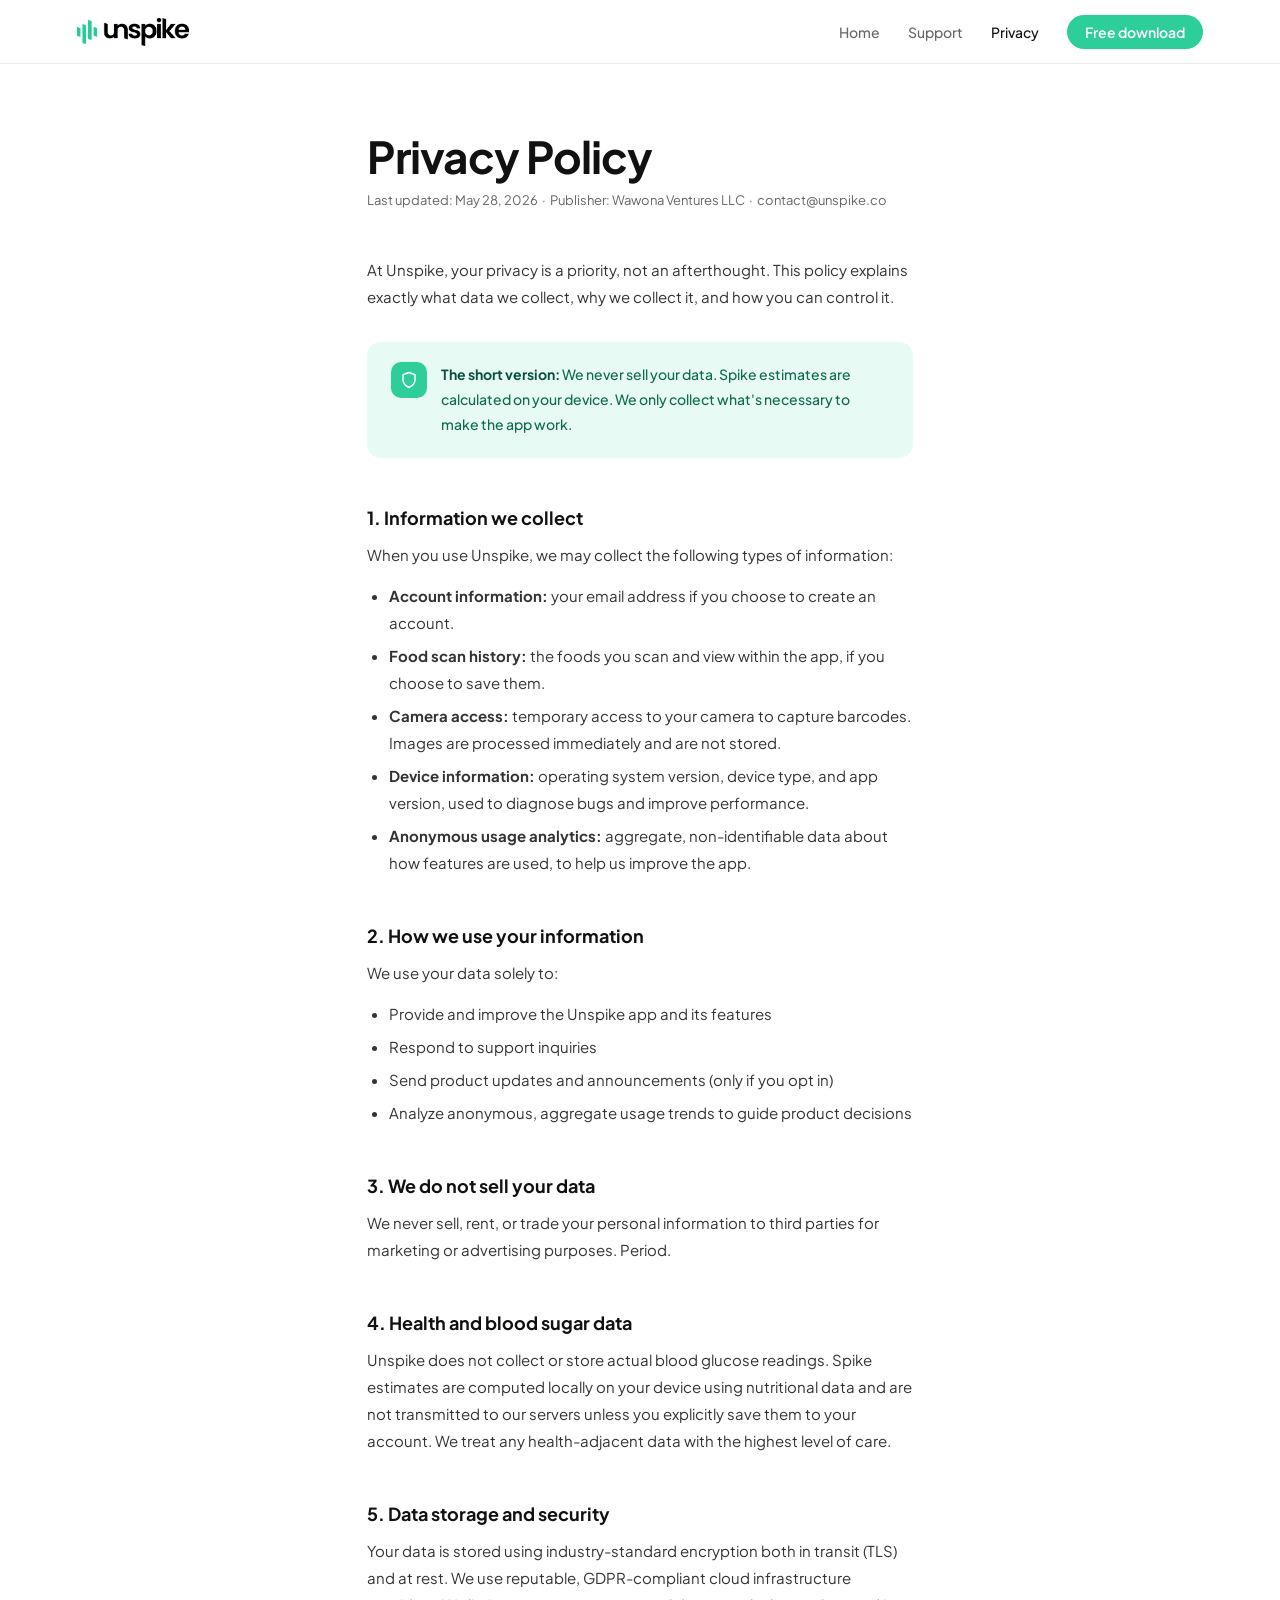
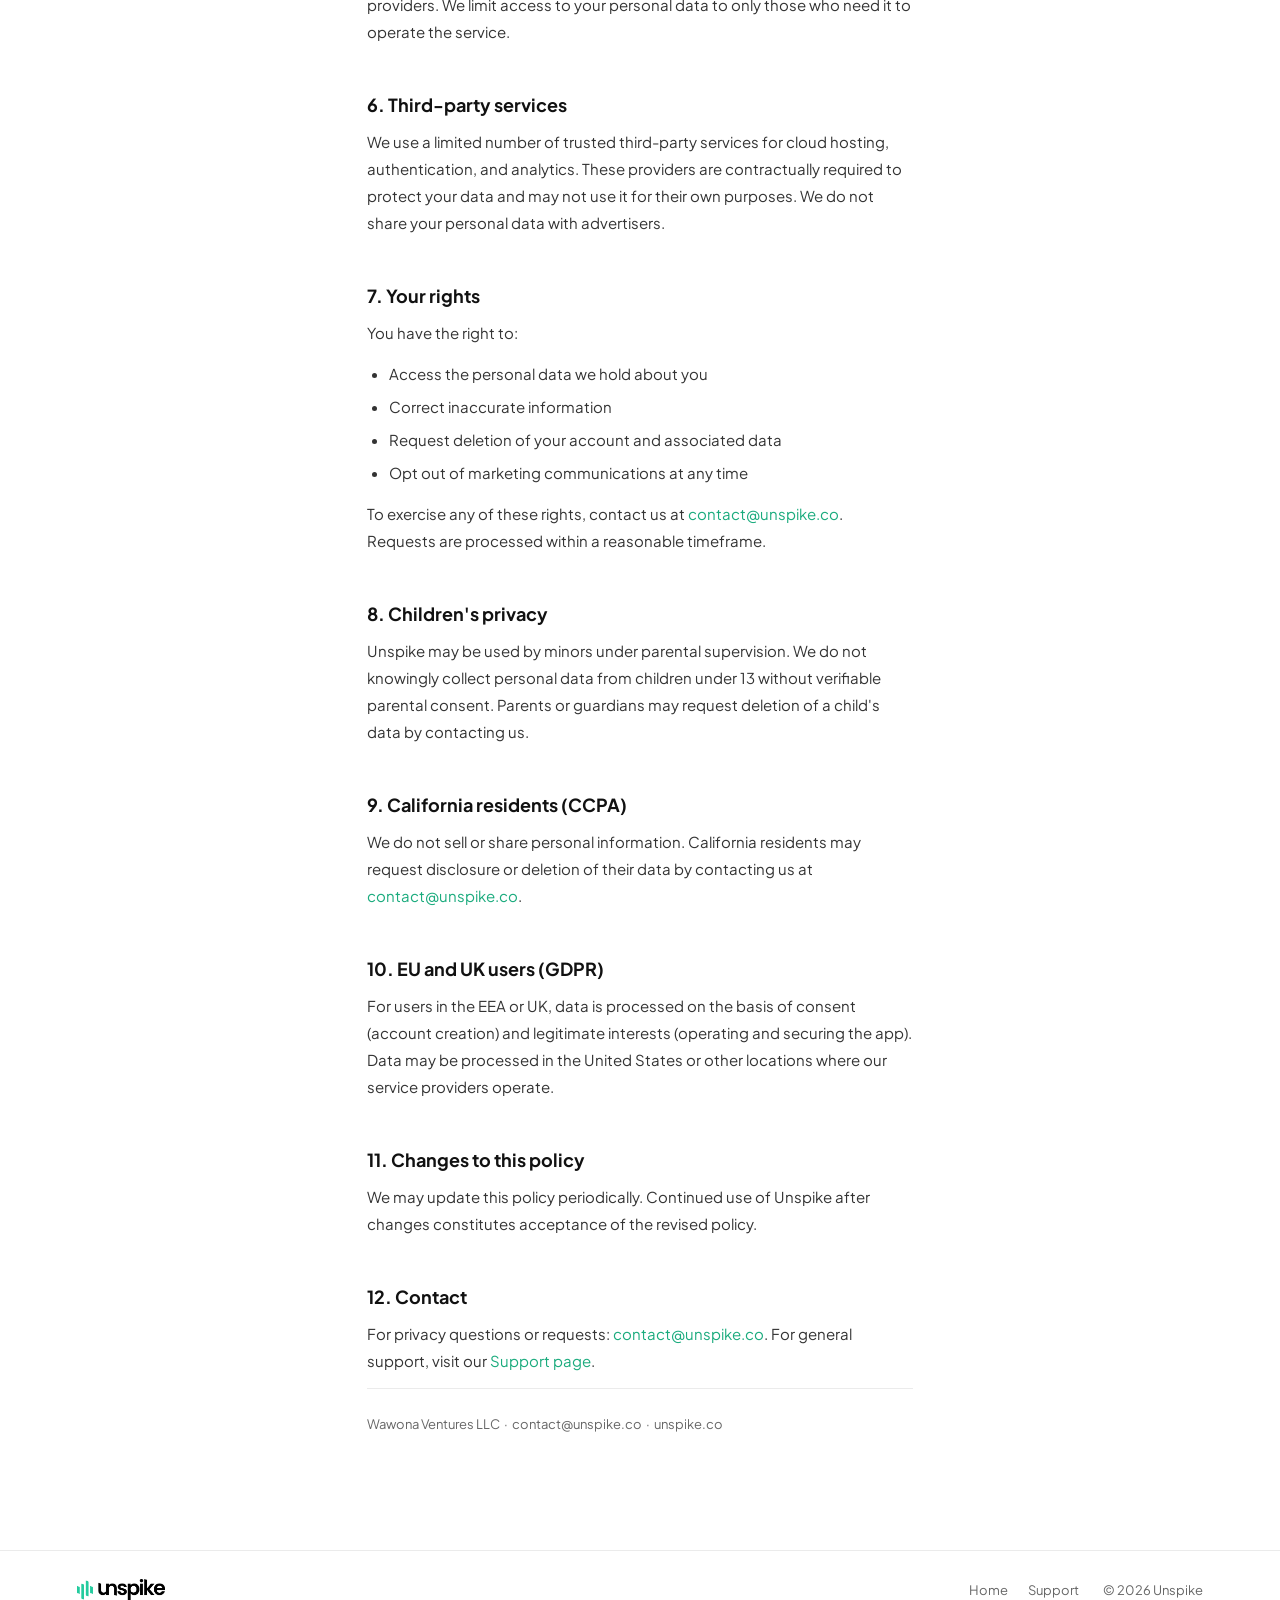
==== commit a562a6b2: "Change nav button from "Download" to "Free download" on all pages Co-Authored-By: Claude Sonnet 4.6 " ====
--- a/privacy.html
+++ b/privacy.html
@@ -77,7 +77,7 @@
     <a href="/">Home</a>
     <a href="/support">Support</a>
     <a href="/privacy" class="active">Privacy</a>
-    <a href="/#" class="btn-nav">Download</a>
+    <a href="/#" class="btn-nav">Free download</a>
   </div>
 </nav>
 
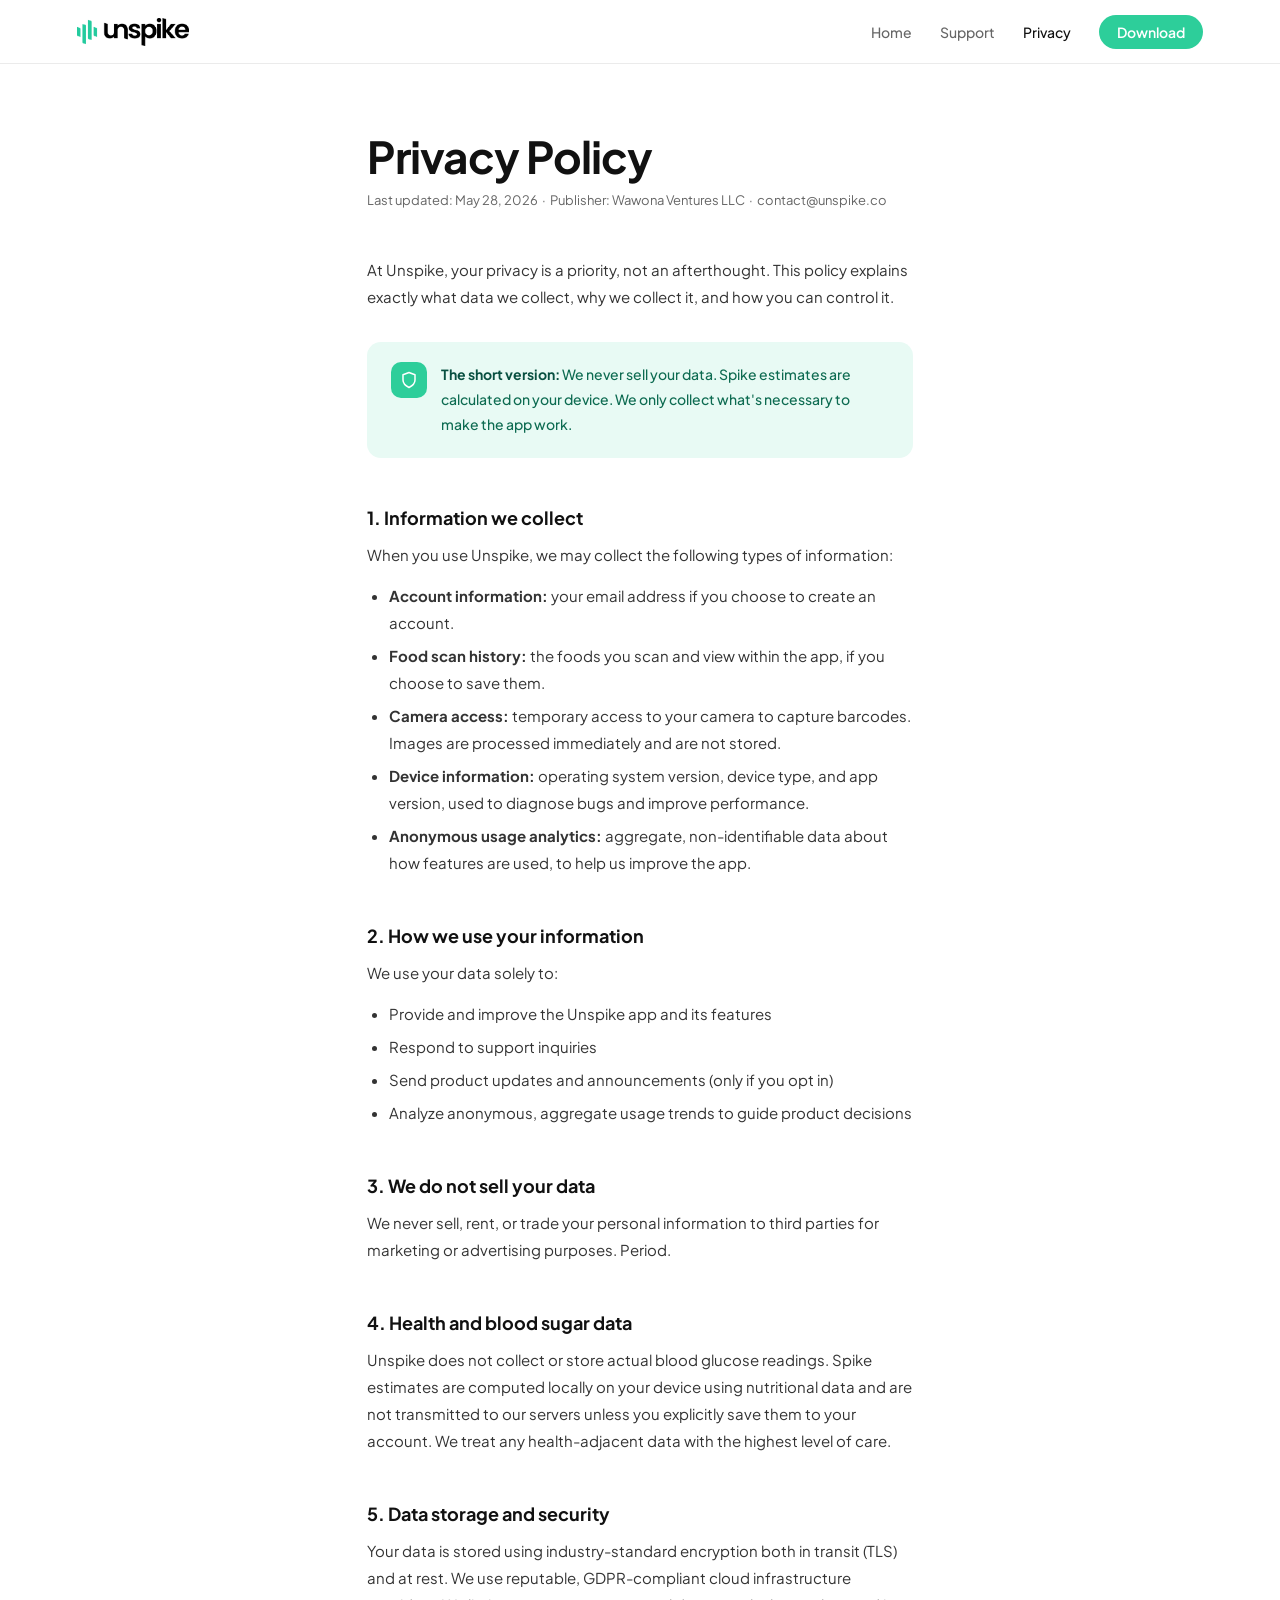
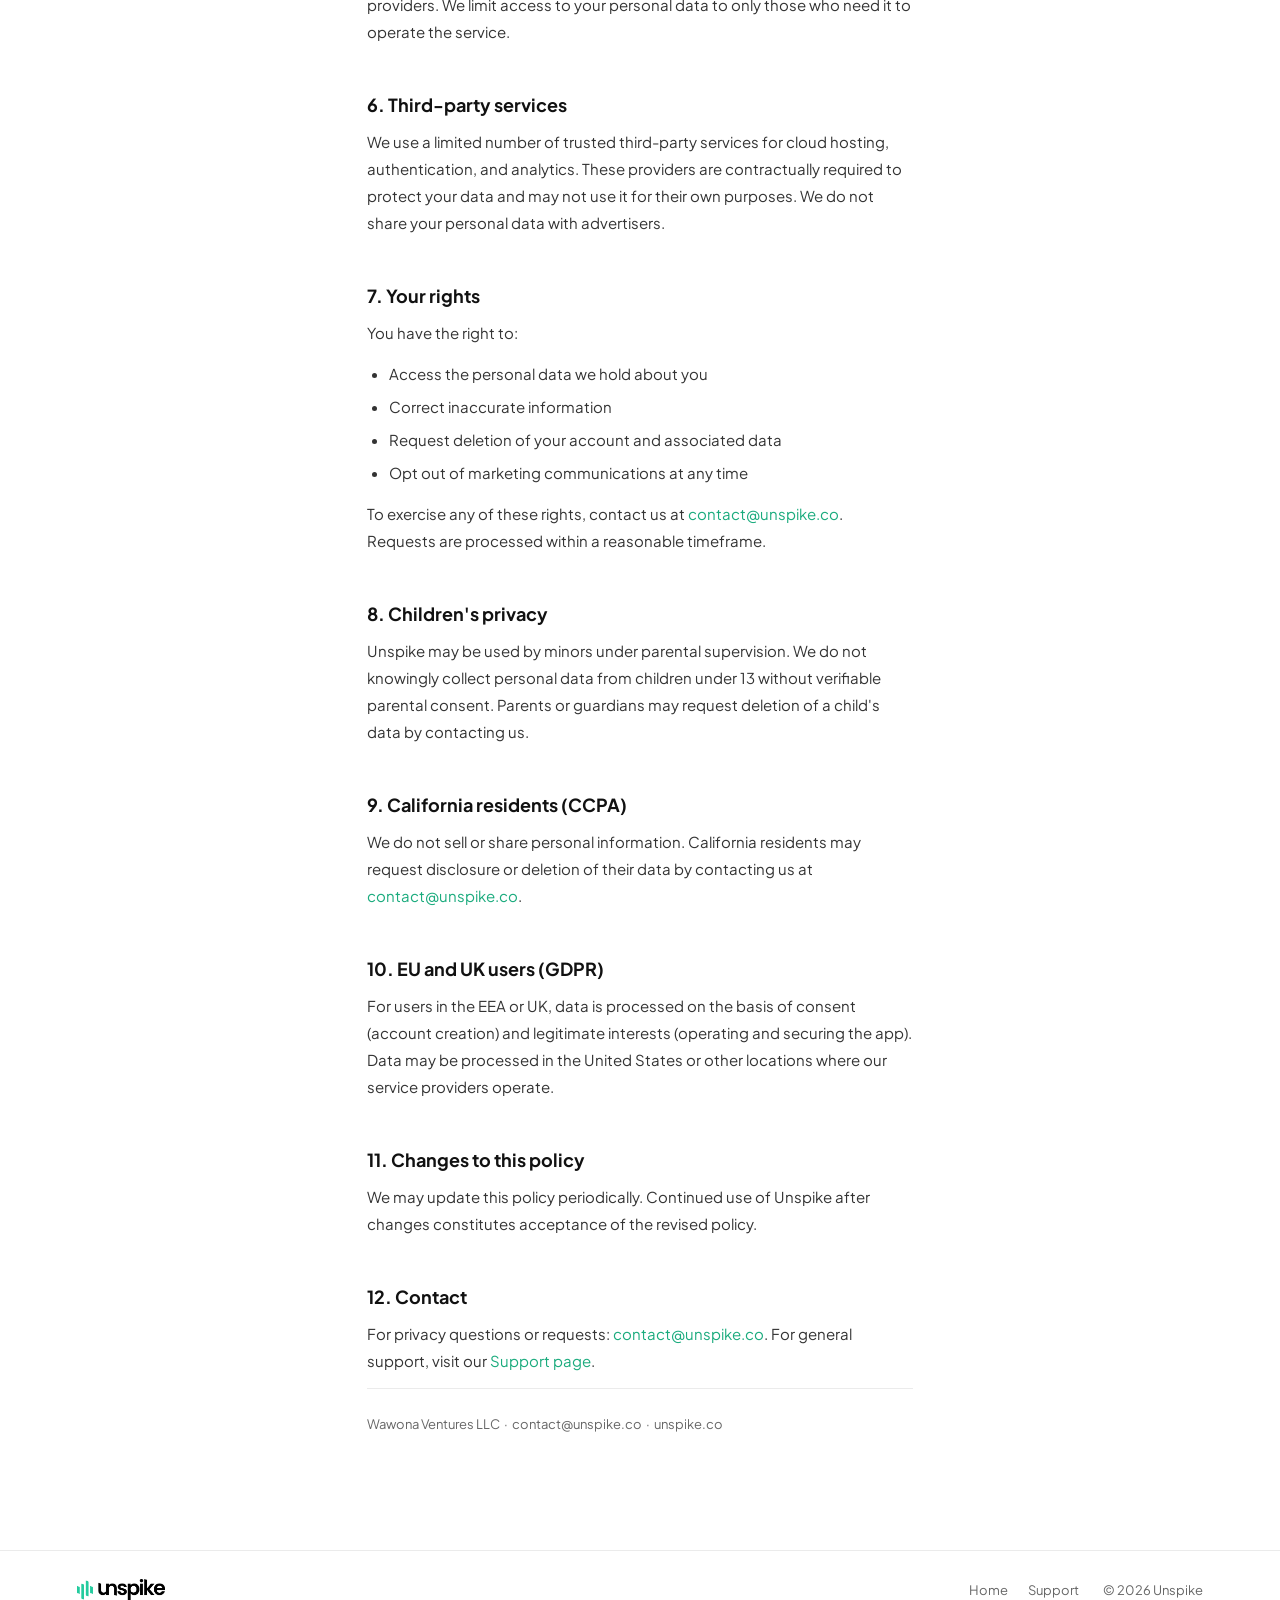
==== commit c65ed82d: "Revert nav button back to "Download" on all pages Co-Authored-By: Claude Sonnet 4.6 <noreply@anthrop" ====
--- a/privacy.html
+++ b/privacy.html
@@ -77,7 +77,7 @@
     <a href="/">Home</a>
     <a href="/support">Support</a>
     <a href="/privacy" class="active">Privacy</a>
-    <a href="/#" class="btn-nav">Free download</a>
+    <a href="/#" class="btn-nav">Download</a>
   </div>
 </nav>
 
